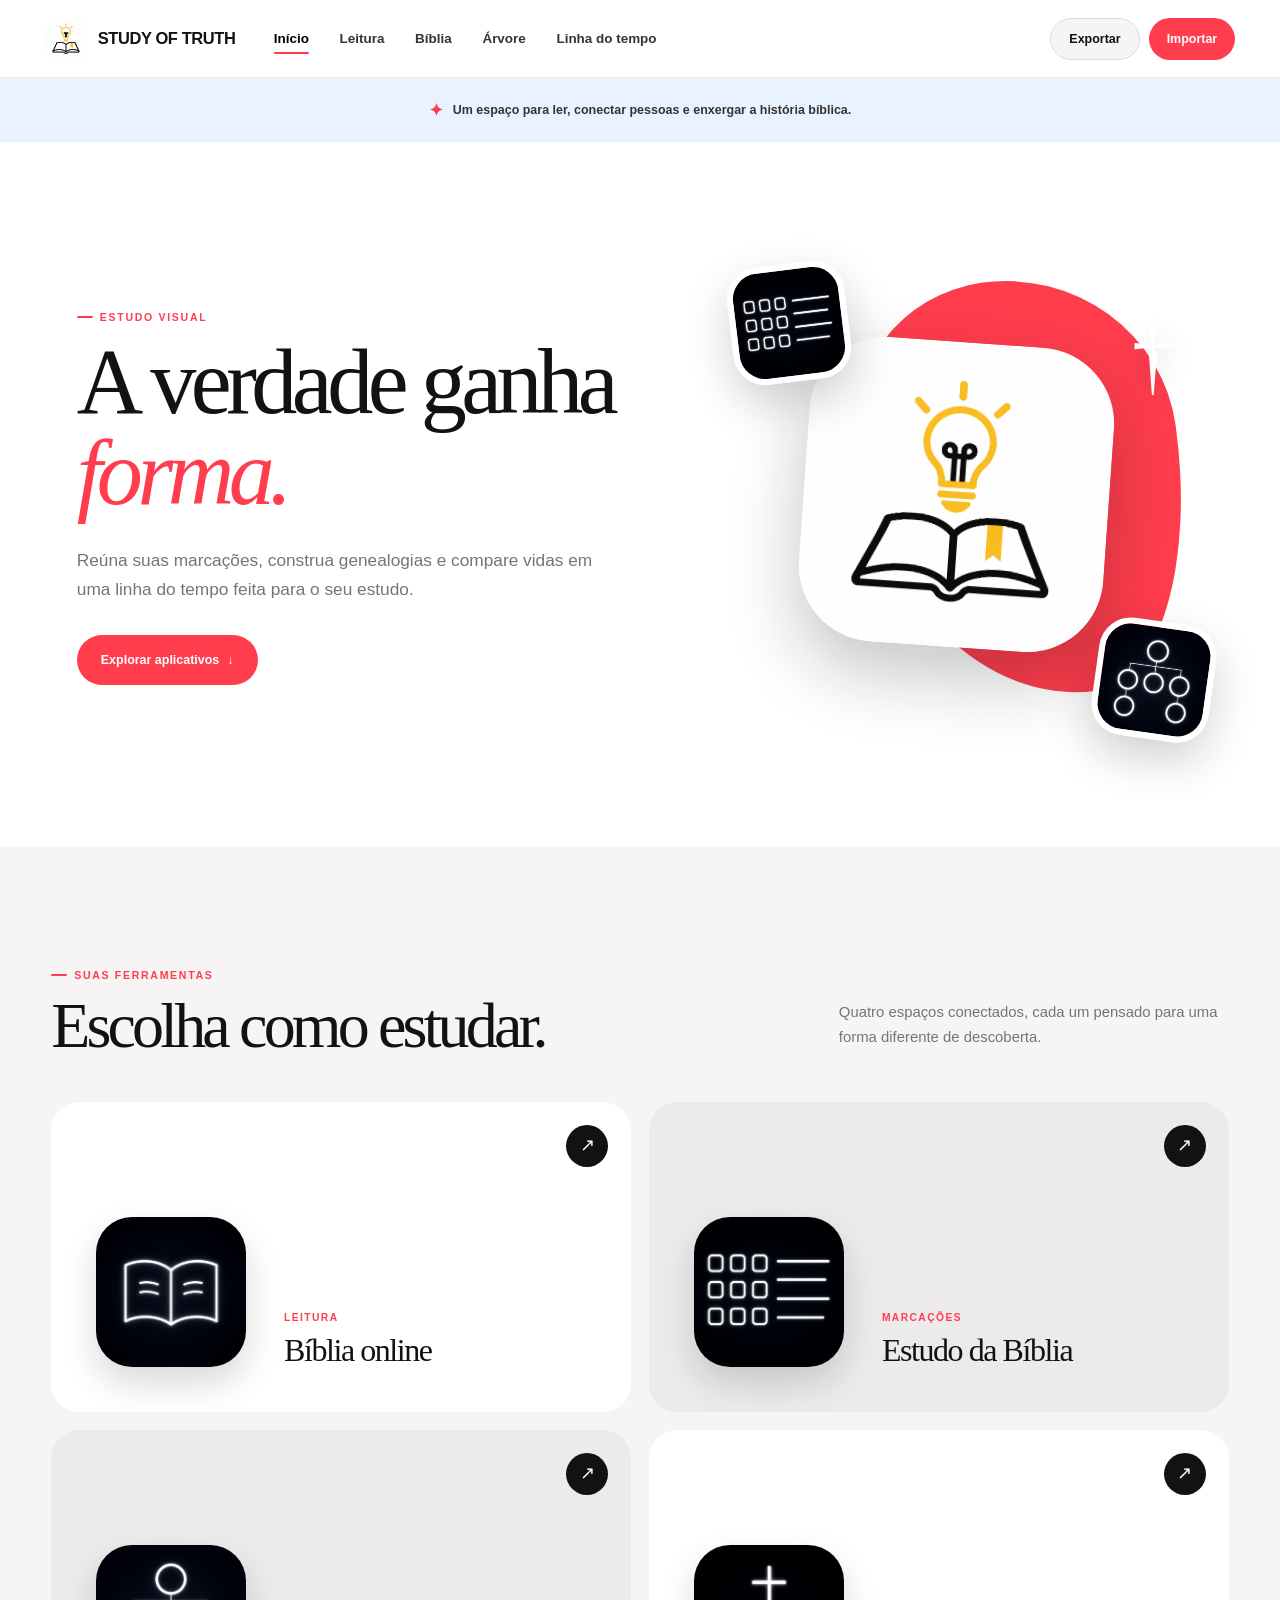
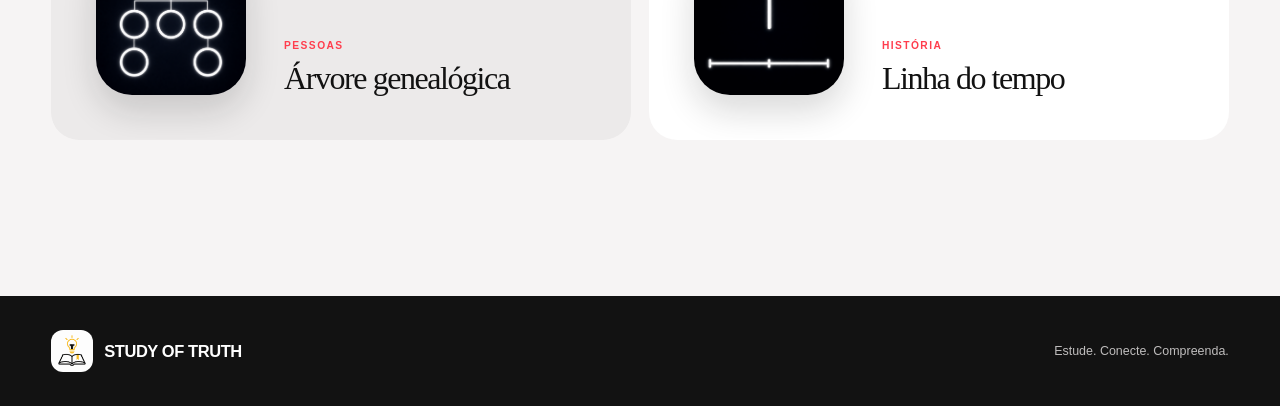
==== index.html @ be884c72 "Publica Study of Truth" ====
<!doctype html>
<html lang="pt-BR">
  <head>
    <meta charset="UTF-8" />
    <meta name="viewport" content="width=device-width, initial-scale=1.0" />
    <meta name="theme-color" content="#ffffff" />
    <meta
      name="description"
      content="Study of Truth: ferramentas visuais para estudo bíblico, genealogias e linhas do tempo."
    />
    <link rel="icon" type="image/png" sizes="any" href="imagens/favicon.png" />
    <link rel="stylesheet" href="css/platform.css" />
    <link rel="stylesheet" href="css/estilos.css" />
    <title>study of truth</title>
  </head>
  <body>
    <header class="site-header home-header">
      <a class="site-brand" href="index.html" aria-label="Página inicial Study of Truth">
        <img src="imagens/icon.png" alt="" />
        <span>STUDY OF TRUTH</span>
      </a>

      <nav class="site-nav" aria-label="Aplicativos">
        <a class="active" href="index.html">Início</a>
        <a href="app-1.html">Leitura</a>
        <a href="app-2.html">Bíblia</a>
        <a href="app-3.html">Árvore</a>
        <a href="app-4.html">Linha do tempo</a>
      </nav>

      <div class="site-actions backup-actions" aria-label="Backup dos dados">
        <button class="pill-button hide-mobile" id="exportBackup" type="button">
          Exportar
        </button>
        <button class="primary-button" id="importBackup" type="button">
          Importar
        </button>
        <input id="backupFile" type="file" accept=".json,application/json" hidden />
      </div>
    </header>

    <div class="announcement-strip">
      <span class="announcement-mark" aria-hidden="true">✦</span>
      Um espaço para ler, conectar pessoas e enxergar a história bíblica.
    </div>

    <main>
      <section class="home-hero">
        <div class="hero-copy">
          <span class="eyebrow">Estudo visual</span>
          <h1 class="display-title">
            A verdade ganha<br />
            <em>forma.</em>
          </h1>
          <p>
            Reúna suas marcações, construa genealogias e compare vidas em uma
            linha do tempo feita para o seu estudo.
          </p>
          <a class="primary-button hero-button" href="#aplicativos">
            Explorar aplicativos
            <span aria-hidden="true">↓</span>
          </a>
        </div>

        <div class="hero-composition" aria-hidden="true">
          <div class="hero-red-shape"></div>
          <img class="hero-main-icon" src="imagens/icon.png" alt="" />
          <img class="floating-icon first" src="imagens/tela-2.png" alt="" />
          <img class="floating-icon second" src="imagens/tela-3.png" alt="" />
          <span class="hero-cross">†</span>
        </div>
      </section>

      <section class="apps-section" id="aplicativos" aria-labelledby="appsTitle">
        <header class="section-heading">
          <div>
            <span class="eyebrow">Suas ferramentas</span>
            <h2 class="display-title" id="appsTitle">Escolha como estudar.</h2>
          </div>
          <p>Quatro espaços conectados, cada um pensado para uma forma diferente de descoberta.</p>
        </header>

        <div class="feature-grid">
          <a class="feature-card reading" href="app-1.html">
            <img src="imagens/tela-1.png" alt="" />
            <div class="feature-copy">
              <span>Leitura</span>
              <h3>Bíblia online</h3>
            </div>
            <span class="feature-arrow" aria-hidden="true">↗</span>
          </a>

          <a class="feature-card bible" href="app-2.html">
            <img src="imagens/tela-2.png" alt="" />
            <div class="feature-copy">
              <span>Marcações</span>
              <h3>Estudo da Bíblia</h3>
            </div>
            <span class="feature-arrow" aria-hidden="true">↗</span>
          </a>

          <a class="feature-card genealogy" href="app-3.html">
            <img src="imagens/tela-3.png" alt="" />
            <div class="feature-copy">
              <span>Pessoas</span>
              <h3>Árvore genealógica</h3>
            </div>
            <span class="feature-arrow" aria-hidden="true">↗</span>
          </a>

          <a class="feature-card timeline" href="app-4.html">
            <img src="imagens/tela-4.png" alt="" />
            <div class="feature-copy">
              <span>História</span>
              <h3>Linha do tempo</h3>
            </div>
            <span class="feature-arrow" aria-hidden="true">↗</span>
          </a>
        </div>

        <p class="backup-status" id="backupStatus" role="status" aria-live="polite"></p>
      </section>
    </main>

    <footer class="site-footer">
      <a class="site-brand" href="index.html">
        <img src="imagens/icon.png" alt="" />
        <span>STUDY OF TRUTH</span>
      </a>
      <p>Estude. Conecte. Compreenda.</p>
    </footer>

    <div class="app-modal" id="importConfirm" hidden>
      <section
        class="form-dialog backup-dialog"
        role="dialog"
        aria-modal="true"
        aria-labelledby="importTitle"
        aria-describedby="importDescription"
      >
        <header class="form-dialog-header">
          <div>
            <span class="eyebrow">Backup</span>
            <h2 id="importTitle">Importar dados?</h2>
          </div>
          <button class="dialog-close" id="cancelImport" type="button" aria-label="Cancelar">×</button>
        </header>
        <div class="form-dialog-body">
          <p id="importDescription"></p>
          <div class="dialog-actions">
            <button class="secondary-button" id="confirmImportCancel" type="button">Cancelar</button>
            <button class="primary-button" id="confirmImport" type="button">Substituir dados</button>
          </div>
        </div>
      </section>
    </div>

    <script src="js/backup.js"></script>
  </body>
</html>
---- css/platform.css ----
:root {
  color-scheme: light;
  --ink: #121212;
  --ink-soft: #353333;
  --muted: #777474;
  --canvas: #ffffff;
  --surface: #f6f4f4;
  --surface-strong: #edebeb;
  --surface-blue: #e9f3ff;
  --line: #dedbdb;
  --red: #ff3d4d;
  --red-dark: #df2f40;
  --shadow: 0 18px 55px rgba(18, 18, 18, 0.08);
  --header-height: 78px;
}

* {
  box-sizing: border-box;
}

html {
  min-width: 320px;
  min-height: 100%;
  background: var(--canvas);
}

body {
  min-height: 100%;
  margin: 0;
  color: var(--ink);
  background: var(--canvas);
  font-family: Inter, ui-sans-serif, -apple-system, BlinkMacSystemFont, "Segoe UI", sans-serif;
  -webkit-font-smoothing: antialiased;
}

button,
input,
textarea,
select {
  font: inherit;
}

button,
a,
input,
textarea,
select {
  -webkit-tap-highlight-color: transparent;
}

button {
  color: inherit;
}

a {
  color: inherit;
  text-decoration: none;
}

img {
  max-width: 100%;
}

.site-header {
  position: relative;
  z-index: 60;
  min-height: var(--header-height);
  display: grid;
  grid-template-columns: auto minmax(0, 1fr) auto;
  align-items: center;
  gap: clamp(20px, 3vw, 48px);
  padding: 12px clamp(18px, 3.5vw, 52px);
  border-bottom: 1px solid #ece9e9;
  background: rgba(255, 255, 255, 0.96);
  backdrop-filter: blur(16px);
}

.site-brand {
  display: inline-flex;
  align-items: center;
  gap: 11px;
  min-width: 0;
  font-size: 1.03rem;
  font-weight: 800;
  letter-spacing: -0.025em;
  white-space: nowrap;
}

.site-brand img {
  width: 42px;
  height: 42px;
  flex: 0 0 auto;
  border-radius: 12px;
  object-fit: cover;
}

.site-nav {
  min-width: 0;
  display: flex;
  align-items: center;
  gap: clamp(16px, 2.4vw, 34px);
}

.site-nav a {
  position: relative;
  padding: 10px 0;
  color: var(--ink-soft);
  font-size: 0.84rem;
  font-weight: 730;
  white-space: nowrap;
}

.site-nav a::after {
  position: absolute;
  right: 0;
  bottom: 2px;
  left: 0;
  height: 2px;
  border-radius: 999px;
  background: var(--red);
  content: "";
  opacity: 0;
  transform: scaleX(0.5);
  transition: opacity 150ms ease, transform 150ms ease;
}

.site-nav a:hover::after,
.site-nav a.active::after {
  opacity: 1;
  transform: scaleX(1);
}

.site-nav a.active {
  color: #000;
}

.site-actions {
  display: flex;
  align-items: center;
  justify-content: flex-end;
  gap: 9px;
}

.pill-button,
.primary-button,
.secondary-button,
.icon-button {
  border: 0;
  cursor: pointer;
  transition: transform 150ms ease, background 150ms ease, border-color 150ms ease;
}

.pill-button,
.primary-button,
.secondary-button {
  min-height: 42px;
  display: inline-flex;
  align-items: center;
  justify-content: center;
  gap: 8px;
  padding: 0 18px;
  border-radius: 999px;
  font-size: 0.78rem;
  font-weight: 760;
}

.pill-button,
.secondary-button {
  border: 1px solid var(--line);
  background: var(--surface);
}

.pill-button:hover,
.secondary-button:hover {
  border-color: #c8c4c4;
  background: var(--surface-strong);
  transform: translateY(-1px);
}

.primary-button {
  color: #fff;
  background: var(--red);
}

.primary-button:hover {
  background: var(--red-dark);
  transform: translateY(-1px);
}

.icon-button {
  width: 42px;
  height: 42px;
  display: inline-grid;
  place-items: center;
  border: 1px solid var(--line);
  border-radius: 50%;
  background: var(--surface);
}

.icon-button:hover {
  background: var(--surface-strong);
}

.announcement-strip {
  min-height: 64px;
  display: flex;
  align-items: center;
  justify-content: center;
  gap: 10px;
  padding: 12px 20px;
  color: var(--ink-soft);
  background: var(--surface-blue);
  font-size: 0.78rem;
  font-weight: 720;
  text-align: center;
}

.announcement-strip .announcement-mark {
  color: var(--red);
  font-size: 1.05rem;
}

.display-title {
  margin: 0;
  font-family: Georgia, "Times New Roman", serif;
  font-weight: 400;
  letter-spacing: -0.06em;
  line-height: 0.98;
}

.eyebrow {
  display: inline-flex;
  align-items: center;
  gap: 7px;
  margin-bottom: 14px;
  color: var(--red);
  font-size: 0.66rem;
  font-weight: 820;
  letter-spacing: 0.16em;
  text-transform: uppercase;
}

.eyebrow::before {
  width: 16px;
  height: 2px;
  border-radius: 99px;
  background: var(--red);
  content: "";
}

.field-label {
  display: grid;
  gap: 7px;
  color: var(--ink-soft);
  font-size: 0.7rem;
  font-weight: 760;
}

.field-label > span:first-child {
  letter-spacing: 0.08em;
  text-transform: uppercase;
}

.text-field,
.select-field,
.textarea-field {
  width: 100%;
  border: 1px solid var(--line);
  border-radius: 12px;
  outline: 0;
  color: var(--ink);
  background: var(--surface);
  transition: border-color 150ms ease, box-shadow 150ms ease, background 150ms ease;
}

.text-field,
.select-field {
  height: 46px;
  padding: 0 13px;
}

.textarea-field {
  min-height: 104px;
  padding: 12px 13px;
  resize: vertical;
}

.text-field:focus,
.select-field:focus,
.textarea-field:focus {
  border-color: var(--red);
  background: #fff;
  box-shadow: 0 0 0 3px rgba(255, 61, 77, 0.1);
}

.app-modal {
  position: fixed;
  inset: 0;
  z-index: 200;
  display: grid;
  place-items: center;
  padding: 20px;
  background: rgba(18, 18, 18, 0.55);
  backdrop-filter: blur(7px);
}

.app-modal[hidden] {
  display: none;
}

.form-dialog {
  width: min(100%, 560px);
  max-height: calc(100svh - 40px);
  overflow-y: auto;
  border-radius: 24px;
  background: #fff;
  box-shadow: 0 28px 90px rgba(18, 18, 18, 0.24);
  animation: dialog-enter 180ms ease both;
}

.form-dialog-header {
  display: flex;
  align-items: flex-start;
  justify-content: space-between;
  gap: 20px;
  padding: 24px 26px 20px;
  border-bottom: 1px solid #ece9e9;
}

.form-dialog-header h2 {
  margin: 3px 0 0;
  font-family: Georgia, "Times New Roman", serif;
  font-size: 1.7rem;
  font-weight: 400;
  letter-spacing: -0.04em;
}

.dialog-close {
  width: 38px;
  height: 38px;
  flex: 0 0 auto;
  border: 1px solid var(--line);
  border-radius: 50%;
  background: var(--surface);
  font-size: 1.2rem;
  cursor: pointer;
}

.form-dialog-body {
  display: grid;
  gap: 16px;
  padding: 22px 26px 26px;
}

.form-grid-two {
  display: grid;
  grid-template-columns: repeat(2, minmax(0, 1fr));
  gap: 14px;
}

.dialog-actions {
  display: flex;
  flex-wrap: wrap;
  justify-content: flex-end;
  gap: 9px;
  padding-top: 4px;
}

.file-picker {
  position: relative;
  min-height: 88px;
  display: flex;
  align-items: center;
  gap: 14px;
  padding: 12px;
  border: 1px dashed #cbc7c7;
  border-radius: 16px;
  background: var(--surface);
  cursor: pointer;
}

.file-picker input {
  position: absolute;
  width: 1px;
  height: 1px;
  opacity: 0;
}

.file-preview {
  width: 62px;
  height: 62px;
  flex: 0 0 auto;
  overflow: hidden;
  display: grid;
  place-items: center;
  border-radius: 50%;
  color: #fff;
  background: var(--ink);
  font-family: Georgia, "Times New Roman", serif;
  font-size: 1.35rem;
}

.file-preview img {
  width: 100%;
  height: 100%;
  object-fit: cover;
}

.file-picker strong {
  display: block;
  margin-bottom: 4px;
  font-size: 0.82rem;
}

.file-picker small {
  color: var(--muted);
  font-size: 0.7rem;
}

.app-toast {
  position: fixed;
  z-index: 250;
  right: 22px;
  bottom: 22px;
  max-width: min(360px, calc(100vw - 44px));
  padding: 13px 17px;
  border-radius: 13px;
  color: #fff;
  background: var(--ink);
  box-shadow: var(--shadow);
  font-size: 0.76rem;
  opacity: 0;
  pointer-events: none;
  transform: translateY(10px);
  transition: opacity 170ms ease, transform 170ms ease;
}

.app-toast.visible {
  opacity: 1;
  transform: translateY(0);
}

.sr-only {
  position: absolute;
  width: 1px;
  height: 1px;
  overflow: hidden;
  clip: rect(0, 0, 0, 0);
  white-space: nowrap;
  clip-path: inset(50%);
}

button:focus-visible,
a:focus-visible,
input:focus-visible,
textarea:focus-visible,
select:focus-visible {
  outline: 3px solid rgba(255, 61, 77, 0.38);
  outline-offset: 3px;
}

@keyframes dialog-enter {
  from {
    opacity: 0;
    transform: translateY(12px) scale(0.985);
  }
}

@media (max-width: 930px) {
  :root {
    --header-height: 116px;
  }

  .site-header {
    grid-template-columns: 1fr auto;
    gap: 8px 20px;
    padding-block: 10px;
  }

  .site-nav {
    grid-column: 1 / -1;
    order: 3;
    overflow-x: auto;
    gap: 24px;
    scrollbar-width: none;
  }

  .site-nav::-webkit-scrollbar {
    display: none;
  }
}

@media (max-width: 560px) {
  :root {
    --header-height: 108px;
  }

  .site-header {
    padding-inline: 14px;
  }

  .site-brand {
    font-size: 0.86rem;
  }

  .site-brand img {
    width: 36px;
    height: 36px;
    border-radius: 10px;
  }

  .site-nav {
    gap: 20px;
  }

  .site-nav a {
    font-size: 0.76rem;
  }

  .site-actions .hide-mobile {
    display: none;
  }

  .form-grid-two {
    grid-template-columns: 1fr;
  }

  .form-dialog-header,
  .form-dialog-body {
    padding-inline: 19px;
  }
}

@media (prefers-reduced-motion: reduce) {
  *,
  *::before,
  *::after {
    scroll-behavior: auto !important;
    animation-duration: 0.01ms !important;
    transition-duration: 0.01ms !important;
  }
}
---- css/estilos.css ----
.home-hero {
  width: min(100%, 1440px);
  min-height: 680px;
  display: grid;
  grid-template-columns: minmax(0, 1.05fr) minmax(420px, 0.95fr);
  align-items: center;
  gap: clamp(38px, 7vw, 110px);
  margin: 0 auto;
  padding: clamp(64px, 8vw, 112px) clamp(24px, 6vw, 90px);
}

.hero-copy {
  position: relative;
  z-index: 2;
}

.hero-copy h1 {
  max-width: 760px;
  font-size: clamp(4.2rem, 7.2vw, 7.6rem);
}

.hero-copy h1 em {
  color: var(--red);
  font-weight: 400;
}

.hero-copy > p {
  max-width: 560px;
  margin: 28px 0 30px;
  color: var(--muted);
  font-size: clamp(1rem, 1.35vw, 1.2rem);
  line-height: 1.7;
}

.hero-button {
  min-height: 50px;
  padding-inline: 24px;
}

.hero-composition {
  position: relative;
  min-height: 500px;
  display: grid;
  place-items: center;
}

.hero-red-shape {
  position: absolute;
  top: 7%;
  right: 4%;
  width: 65%;
  height: 84%;
  border-radius: 46% 54% 36% 64% / 35% 40% 60% 65%;
  background: var(--red);
  transform: rotate(-8deg);
}

.hero-main-icon {
  position: relative;
  z-index: 2;
  width: min(62%, 310px);
  border-radius: 25%;
  box-shadow: 0 30px 70px rgba(18, 18, 18, 0.24);
  transform: rotate(4deg);
}

.floating-icon {
  position: absolute;
  z-index: 3;
  width: 118px;
  border: 6px solid #fff;
  border-radius: 27%;
  box-shadow: 0 18px 45px rgba(18, 18, 18, 0.2);
}

.floating-icon.first {
  top: 4%;
  left: 4%;
  transform: rotate(-7deg);
}

.floating-icon.second {
  right: -2%;
  bottom: 1%;
  transform: rotate(8deg);
}

.hero-cross {
  position: absolute;
  z-index: 4;
  right: 6%;
  top: 13%;
  color: #fff;
  font-family: Georgia, "Times New Roman", serif;
  font-size: 5.2rem;
  text-shadow: 0 8px 30px rgba(18, 18, 18, 0.18);
}

.apps-section {
  padding: clamp(72px, 9vw, 128px) clamp(20px, 4vw, 56px);
  background: var(--surface);
}

.section-heading {
  width: min(100%, 1280px);
  display: flex;
  align-items: end;
  justify-content: space-between;
  gap: 40px;
  margin: 0 auto 44px;
}

.section-heading h2 {
  font-size: clamp(3rem, 5vw, 5.5rem);
}

.section-heading > p {
  max-width: 390px;
  margin: 0 0 7px;
  color: var(--muted);
  font-size: 0.93rem;
  line-height: 1.7;
}

.feature-grid {
  width: min(100%, 1280px);
  display: grid;
  grid-template-columns: repeat(2, minmax(0, 1fr));
  gap: 18px;
  margin: 0 auto;
}

.feature-card {
  position: relative;
  min-height: 310px;
  display: grid;
  grid-template-columns: 150px minmax(0, 1fr);
  align-items: end;
  gap: clamp(22px, 3vw, 42px);
  overflow: hidden;
  padding: clamp(26px, 3.4vw, 44px);
  border: 1px solid transparent;
  border-radius: 28px;
  background: #fff;
  transition: transform 180ms ease, box-shadow 180ms ease, border-color 180ms ease;
}

.feature-card:nth-child(2),
.feature-card:nth-child(3) {
  background: #eceaea;
}

.feature-card:hover {
  z-index: 2;
  border-color: #d7d3d3;
  box-shadow: var(--shadow);
  transform: translateY(-5px);
}

.feature-card img {
  width: 150px;
  border-radius: 24%;
  box-shadow: 0 16px 34px rgba(18, 18, 18, 0.16);
}

.feature-copy > span {
  color: var(--red);
  font-size: 0.64rem;
  font-weight: 820;
  letter-spacing: 0.14em;
  text-transform: uppercase;
}

.feature-copy h3 {
  margin: 9px 0 0;
  font-family: Georgia, "Times New Roman", serif;
  font-size: clamp(1.7rem, 2.5vw, 2.6rem);
  font-weight: 400;
  letter-spacing: -0.045em;
  line-height: 1.05;
}

.feature-arrow {
  position: absolute;
  top: 22px;
  right: 22px;
  width: 42px;
  height: 42px;
  display: grid;
  place-items: center;
  border-radius: 50%;
  color: #fff;
  background: var(--ink);
  font-size: 1.1rem;
  transition: background 150ms ease, transform 150ms ease;
}

.feature-card:hover .feature-arrow {
  background: var(--red);
  transform: rotate(7deg);
}

/* Leitor incorporado */
.reader-page {
  overflow: hidden;
  background: var(--surface);
}

.reader-strip {
  height: 62px;
  min-height: 62px;
}

.reader-external-header {
  min-height: 42px;
  padding-inline: 18px;
  font-size: 0.68rem;
}

.reader-shell {
  height: calc(100svh - var(--header-height) - 62px);
  min-height: 560px;
  display: grid;
  grid-template-rows: auto minmax(0, 1fr);
  gap: 12px;
  padding: 16px;
}

.reader-toolbar {
  min-height: 82px;
  display: flex;
  align-items: center;
  justify-content: space-between;
  gap: 28px;
  padding: 16px 22px;
  border: 1px solid #e5e2e2;
  border-radius: 22px;
  background: #fff;
}

.reader-toolbar h1 {
  margin: 4px 0 0;
  font-family: Georgia, "Times New Roman", serif;
  font-size: clamp(1.7rem, 2.4vw, 2.45rem);
  font-weight: 400;
  letter-spacing: -0.045em;
  line-height: 1;
}

.reader-source {
  display: grid;
  gap: 3px;
  color: var(--muted);
  font-size: 0.64rem;
  text-align: right;
}

.reader-source strong {
  color: var(--ink);
  font-size: 0.74rem;
}

.reader-frame-wrap {
  position: relative;
  min-height: 0;
  overflow: hidden;
  display: grid;
  grid-template-rows: auto minmax(0, 1fr);
  border: 1px solid #dedada;
  border-radius: 24px;
  background: #fff;
  box-shadow: 0 12px 34px rgba(18, 18, 18, 0.07);
}

.reader-account-notice {
  position: relative;
  z-index: 3;
  min-height: 44px;
  display: flex;
  align-items: center;
  justify-content: space-between;
  gap: 18px;
  padding: 9px 16px;
  border-bottom: 1px solid #ebe7e7;
  color: var(--muted);
  background: #fff8e7;
  font-size: 0.68rem;
  line-height: 1.4;
}

.reader-account-notice strong {
  color: var(--ink);
}

.reader-account-notice a {
  flex: 0 0 auto;
  color: var(--ink);
  font-weight: 800;
  text-decoration: underline;
  text-decoration-color: var(--red);
  text-underline-offset: 3px;
}

.reader-frame {
  position: relative;
  z-index: 2;
  width: 100%;
  height: 100%;
  display: block;
  border: 0;
  background: #fff;
}

.reader-fallback {
  position: absolute;
  inset: 44px 0 0;
  z-index: 1;
  display: grid;
  place-content: center;
  justify-items: center;
  gap: 10px;
  padding: 30px;
  color: var(--muted);
  text-align: center;
}

.reader-fallback strong {
  color: var(--ink);
  font-family: Georgia, "Times New Roman", serif;
  font-size: 1.55rem;
  font-weight: 400;
}

.reader-fallback span {
  max-width: 420px;
  font-size: 0.74rem;
  line-height: 1.6;
}

.reader-fallback .primary-button {
  margin-top: 8px;
}

.backup-status {
  min-height: 1.2rem;
  margin: 22px auto 0;
  color: var(--muted);
  font-size: 0.76rem;
  text-align: center;
}

.backup-status.error {
  color: #c9293a;
}

.backup-dialog p {
  margin: 0;
  color: var(--muted);
  font-size: 0.9rem;
  line-height: 1.65;
}

.site-footer {
  display: flex;
  align-items: center;
  justify-content: space-between;
  gap: 24px;
  padding: 34px clamp(20px, 4vw, 56px);
  color: #fff;
  background: var(--ink);
}

.site-footer p {
  margin: 0;
  color: #bfbdbd;
  font-size: 0.78rem;
}

.production-page {
  min-height: 100svh;
  display: grid;
  grid-template-rows: auto 1fr;
  background: #fff;
}

.production-card {
  width: min(calc(100% - 40px), 1120px);
  min-height: 560px;
  display: grid;
  grid-template-columns: minmax(0, 1fr) minmax(320px, 0.8fr);
  align-items: center;
  gap: 50px;
  margin: 40px auto 70px;
  padding: clamp(40px, 7vw, 90px);
  border-radius: 32px;
  background: var(--surface);
}

.production-copy h1 {
  margin: 0;
  font-family: Georgia, "Times New Roman", serif;
  font-size: clamp(3.3rem, 7vw, 6.8rem);
  font-weight: 400;
  letter-spacing: -0.06em;
  line-height: 0.95;
}

.production-copy h1 em {
  color: var(--red);
  font-weight: 400;
}

.production-copy p {
  max-width: 500px;
  margin: 24px 0 28px;
  color: var(--muted);
  line-height: 1.7;
}

.production-visual {
  position: relative;
  min-height: 350px;
  display: grid;
  place-items: center;
}

.production-visual::before {
  position: absolute;
  width: 80%;
  aspect-ratio: 1;
  border-radius: 46% 54% 55% 45%;
  background: var(--red);
  content: "";
  transform: rotate(12deg);
}

.production-visual img {
  position: relative;
  z-index: 1;
  width: min(72%, 280px);
  border: 8px solid #fff;
  border-radius: 26%;
  box-shadow: 0 24px 58px rgba(18, 18, 18, 0.2);
  transform: rotate(-5deg);
}

@media (max-width: 980px) {
  .home-hero {
    min-height: auto;
    grid-template-columns: 1fr;
    padding-top: 74px;
  }

  .hero-copy {
    text-align: center;
  }

  .hero-copy > p {
    margin-inline: auto;
  }

  .hero-composition {
    width: min(100%, 620px);
    margin: 0 auto;
  }

  .section-heading {
    display: block;
  }

  .section-heading > p {
    margin-top: 22px;
  }

  .feature-grid {
    grid-template-columns: 1fr;
  }

  .production-card {
    grid-template-columns: 1fr;
    text-align: center;
  }

  .production-copy p {
    margin-inline: auto;
  }
}

@media (max-width: 620px) {
  .announcement-strip {
    min-height: 54px;
    font-size: 0.7rem;
  }

  .reader-strip {
    height: 54px;
    min-height: 54px;
  }

  .reader-external-header,
  .reader-source {
    display: none;
  }

  .reader-shell {
    height: calc(100svh - var(--header-height) - 54px);
    min-height: 520px;
    gap: 8px;
    padding: 10px;
  }

  .reader-toolbar {
    min-height: 68px;
    padding: 13px 16px;
    border-radius: 18px;
  }

  .reader-toolbar h1 {
    font-size: 1.65rem;
  }

  .reader-frame-wrap {
    border-radius: 18px;
  }

  .reader-account-notice {
    align-items: flex-start;
    flex-direction: column;
    gap: 4px;
    padding: 9px 12px;
  }

  .home-hero {
    padding: 56px 20px 70px;
  }

  .hero-copy h1 {
    font-size: clamp(3.3rem, 17vw, 5.2rem);
  }

  .hero-composition {
    min-height: 360px;
  }

  .floating-icon {
    width: 82px;
    border-width: 4px;
  }

  .hero-cross {
    font-size: 3.8rem;
  }

  .apps-section {
    padding-inline: 14px;
  }

  .section-heading {
    padding-inline: 7px;
  }

  .feature-card {
    min-height: 300px;
    grid-template-columns: 104px minmax(0, 1fr);
    gap: 20px;
    padding: 52px 22px 26px;
    border-radius: 24px;
  }

  .feature-card img {
    width: 104px;
  }

  .feature-copy h3 {
    font-size: 1.8rem;
  }

  .site-footer {
    align-items: flex-start;
    flex-direction: column;
  }

  .production-card {
    width: calc(100% - 24px);
    min-height: 0;
    margin-top: 12px;
    padding: 52px 22px;
    border-radius: 24px;
  }

  .production-visual {
    min-height: 280px;
  }
}
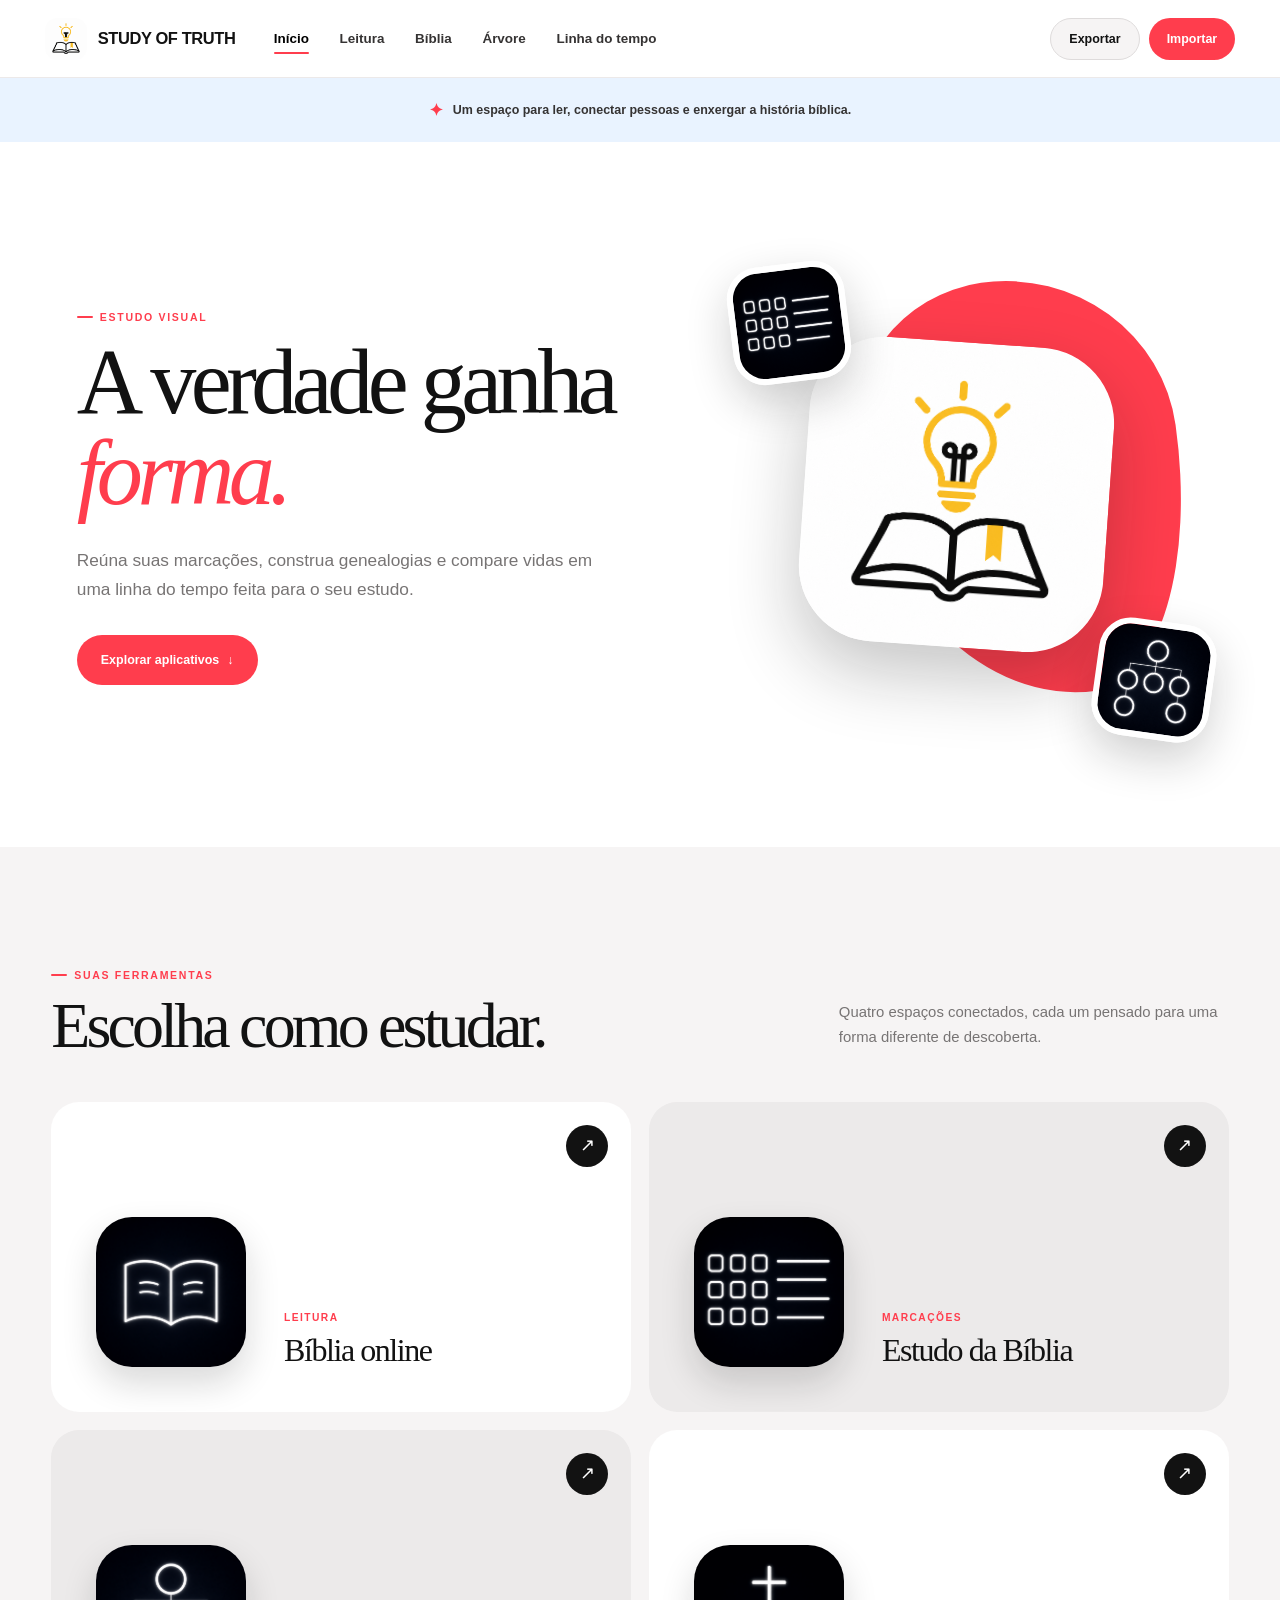
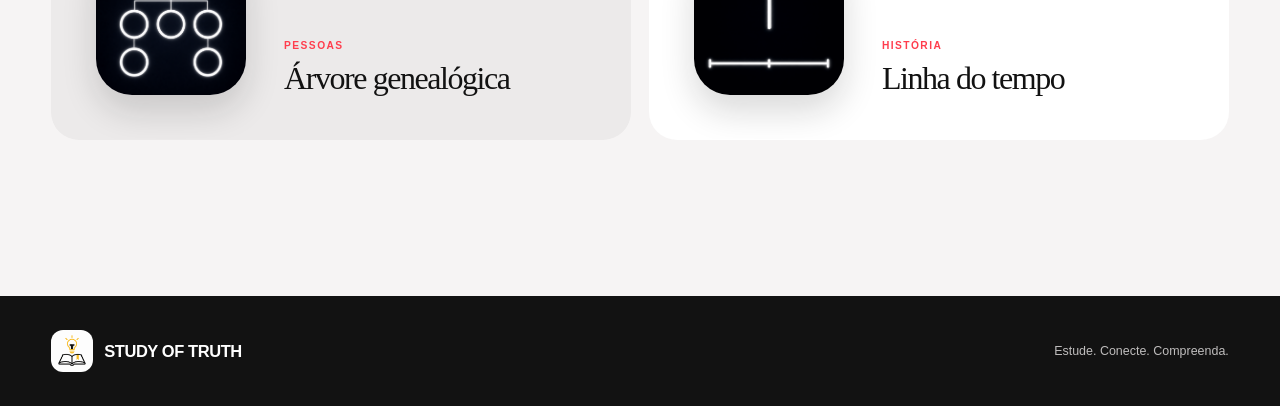
==== commit a8ad4fbb: "Add files via upload" ====
--- a/index.html
+++ b/index.html
@@ -67,7 +67,6 @@
           <img class="hero-main-icon" src="imagens/icon.png" alt="" />
           <img class="floating-icon first" src="imagens/tela-2.png" alt="" />
           <img class="floating-icon second" src="imagens/tela-3.png" alt="" />
-          <span class="hero-cross">†</span>
         </div>
       </section>
 
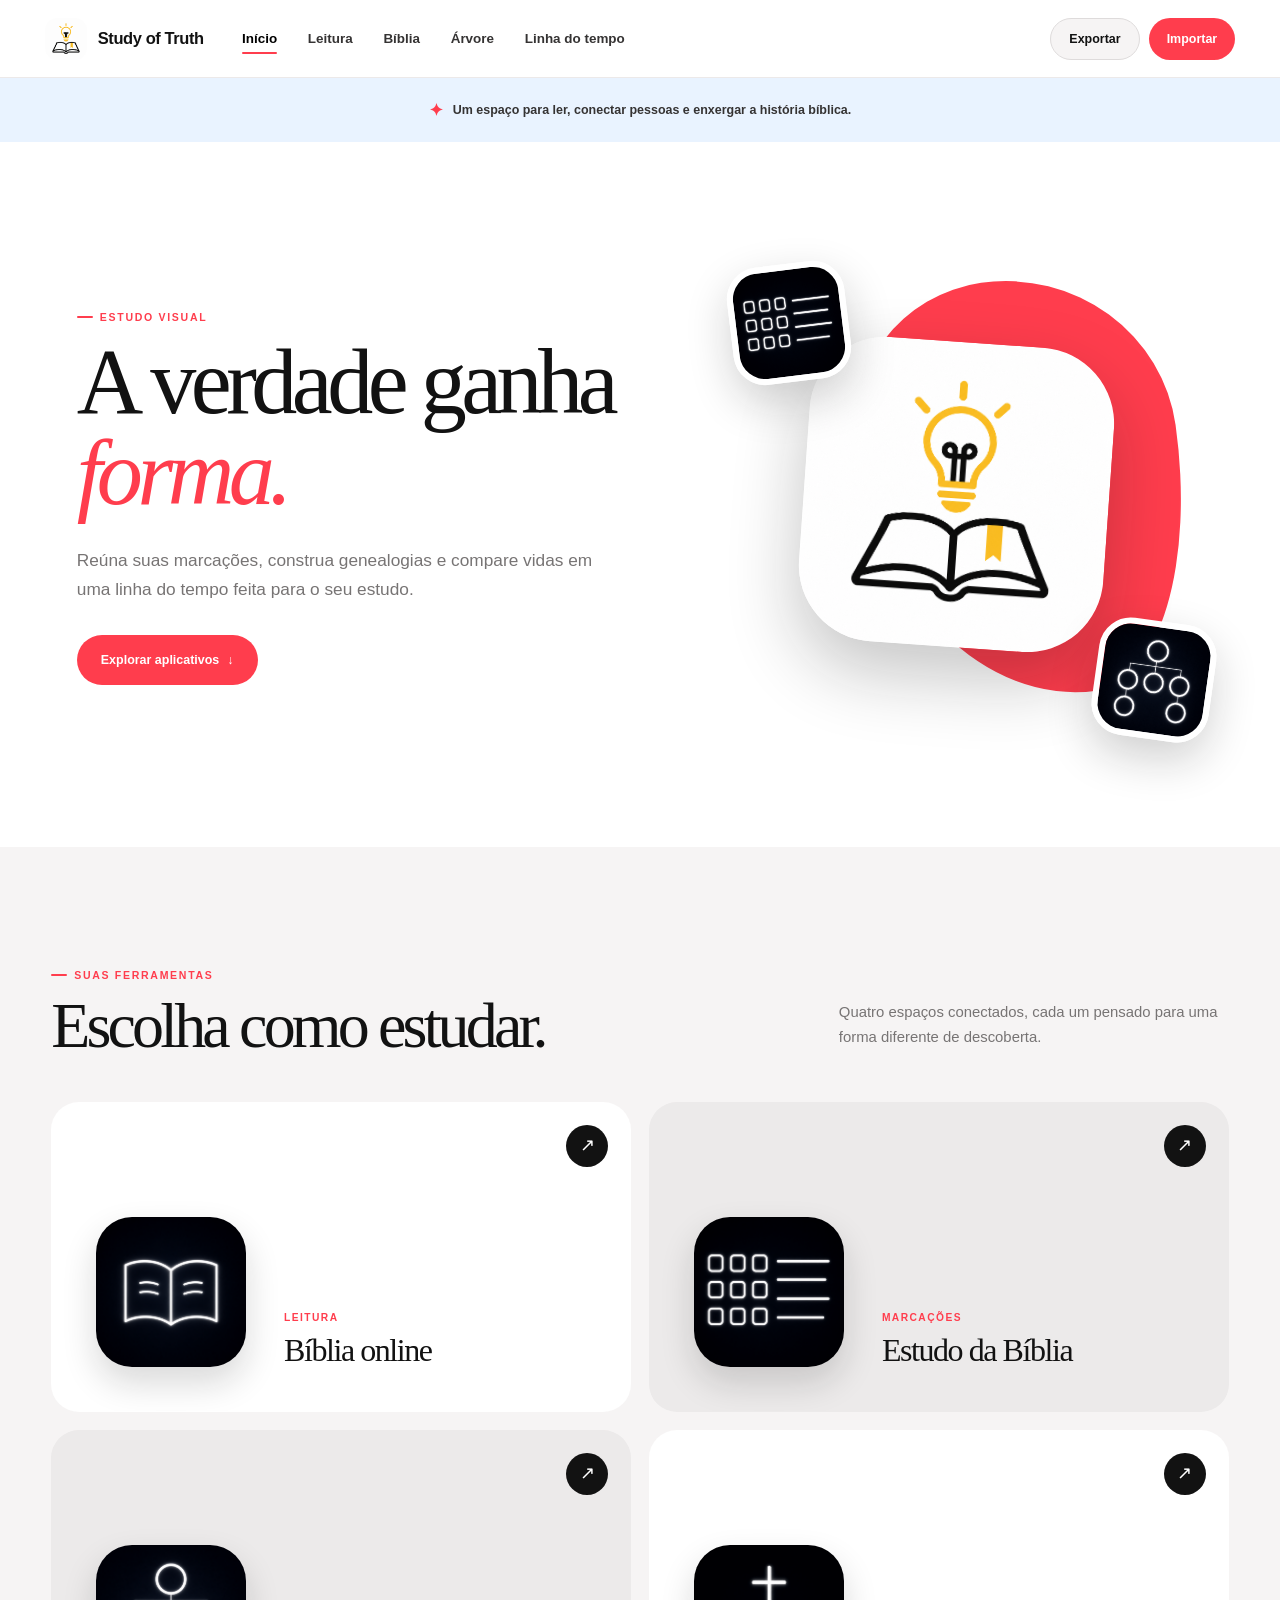
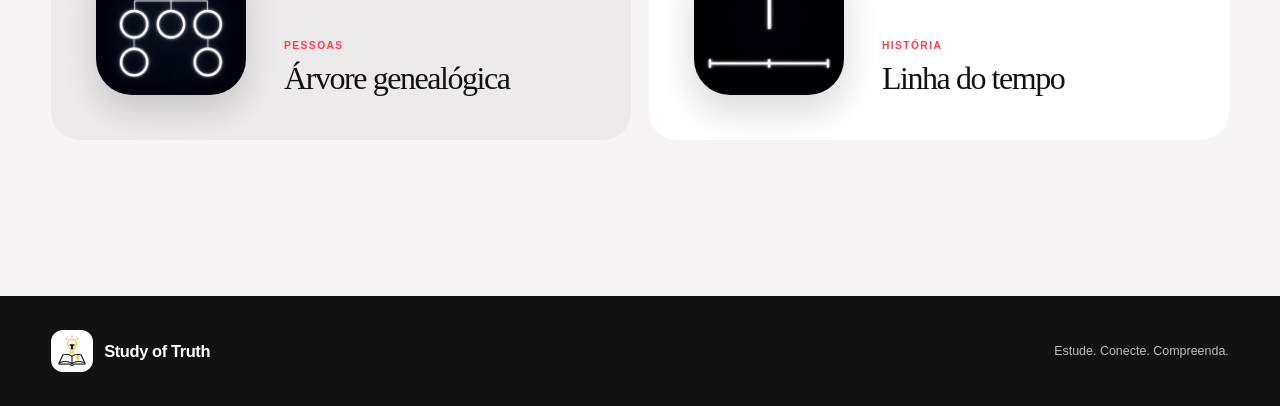
==== commit 62d11474: "Atualiza nome, exclusão de pessoas e favicon" ====
--- a/index.html
+++ b/index.html
@@ -11,13 +11,13 @@
     <link rel="icon" type="image/png" sizes="any" href="imagens/favicon.png" />
     <link rel="stylesheet" href="css/platform.css" />
     <link rel="stylesheet" href="css/estilos.css" />
-    <title>study of truth</title>
+    <title>Study of Truth</title>
   </head>
   <body>
     <header class="site-header home-header">
       <a class="site-brand" href="index.html" aria-label="Página inicial Study of Truth">
         <img src="imagens/icon.png" alt="" />
-        <span>STUDY OF TRUTH</span>
+        <span>Study of Truth</span>
       </a>
 
       <nav class="site-nav" aria-label="Aplicativos">
@@ -124,7 +124,7 @@
     <footer class="site-footer">
       <a class="site-brand" href="index.html">
         <img src="imagens/icon.png" alt="" />
-        <span>STUDY OF TRUTH</span>
+        <span>Study of Truth</span>
       </a>
       <p>Estude. Conecte. Compreenda.</p>
     </footer>
--- a/css/platform.css
+++ b/css/platform.css
@@ -144,6 +144,7 @@
 .pill-button,
 .primary-button,
 .secondary-button,
+.danger-button,
 .icon-button {
   border: 0;
   cursor: pointer;
@@ -152,7 +153,8 @@
 
 .pill-button,
 .primary-button,
-.secondary-button {
+.secondary-button,
+.danger-button {
   min-height: 42px;
   display: inline-flex;
   align-items: center;
@@ -185,6 +187,24 @@
 .primary-button:hover {
   background: var(--red-dark);
   transform: translateY(-1px);
+}
+
+.danger-button {
+  margin-right: auto;
+  border: 1px solid #f3b8bd;
+  color: #a61b27;
+  background: #fff1f2;
+}
+
+.danger-button:hover {
+  border-color: #e78b94;
+  color: #80131c;
+  background: #ffe3e6;
+  transform: translateY(-1px);
+}
+
+.danger-button[hidden] {
+  display: none;
 }
 
 .icon-button {
--- a/css/estilos.css
+++ b/css/estilos.css
@@ -83,17 +83,6 @@
   right: -2%;
   bottom: 1%;
   transform: rotate(8deg);
-}
-
-.hero-cross {
-  position: absolute;
-  z-index: 4;
-  right: 6%;
-  top: 13%;
-  color: #fff;
-  font-family: Georgia, "Times New Roman", serif;
-  font-size: 5.2rem;
-  text-shadow: 0 8px 30px rgba(18, 18, 18, 0.18);
 }
 
 .apps-section {
@@ -547,10 +536,6 @@
     border-width: 4px;
   }
 
-  .hero-cross {
-    font-size: 3.8rem;
-  }
-
   .apps-section {
     padding-inline: 14px;
   }
